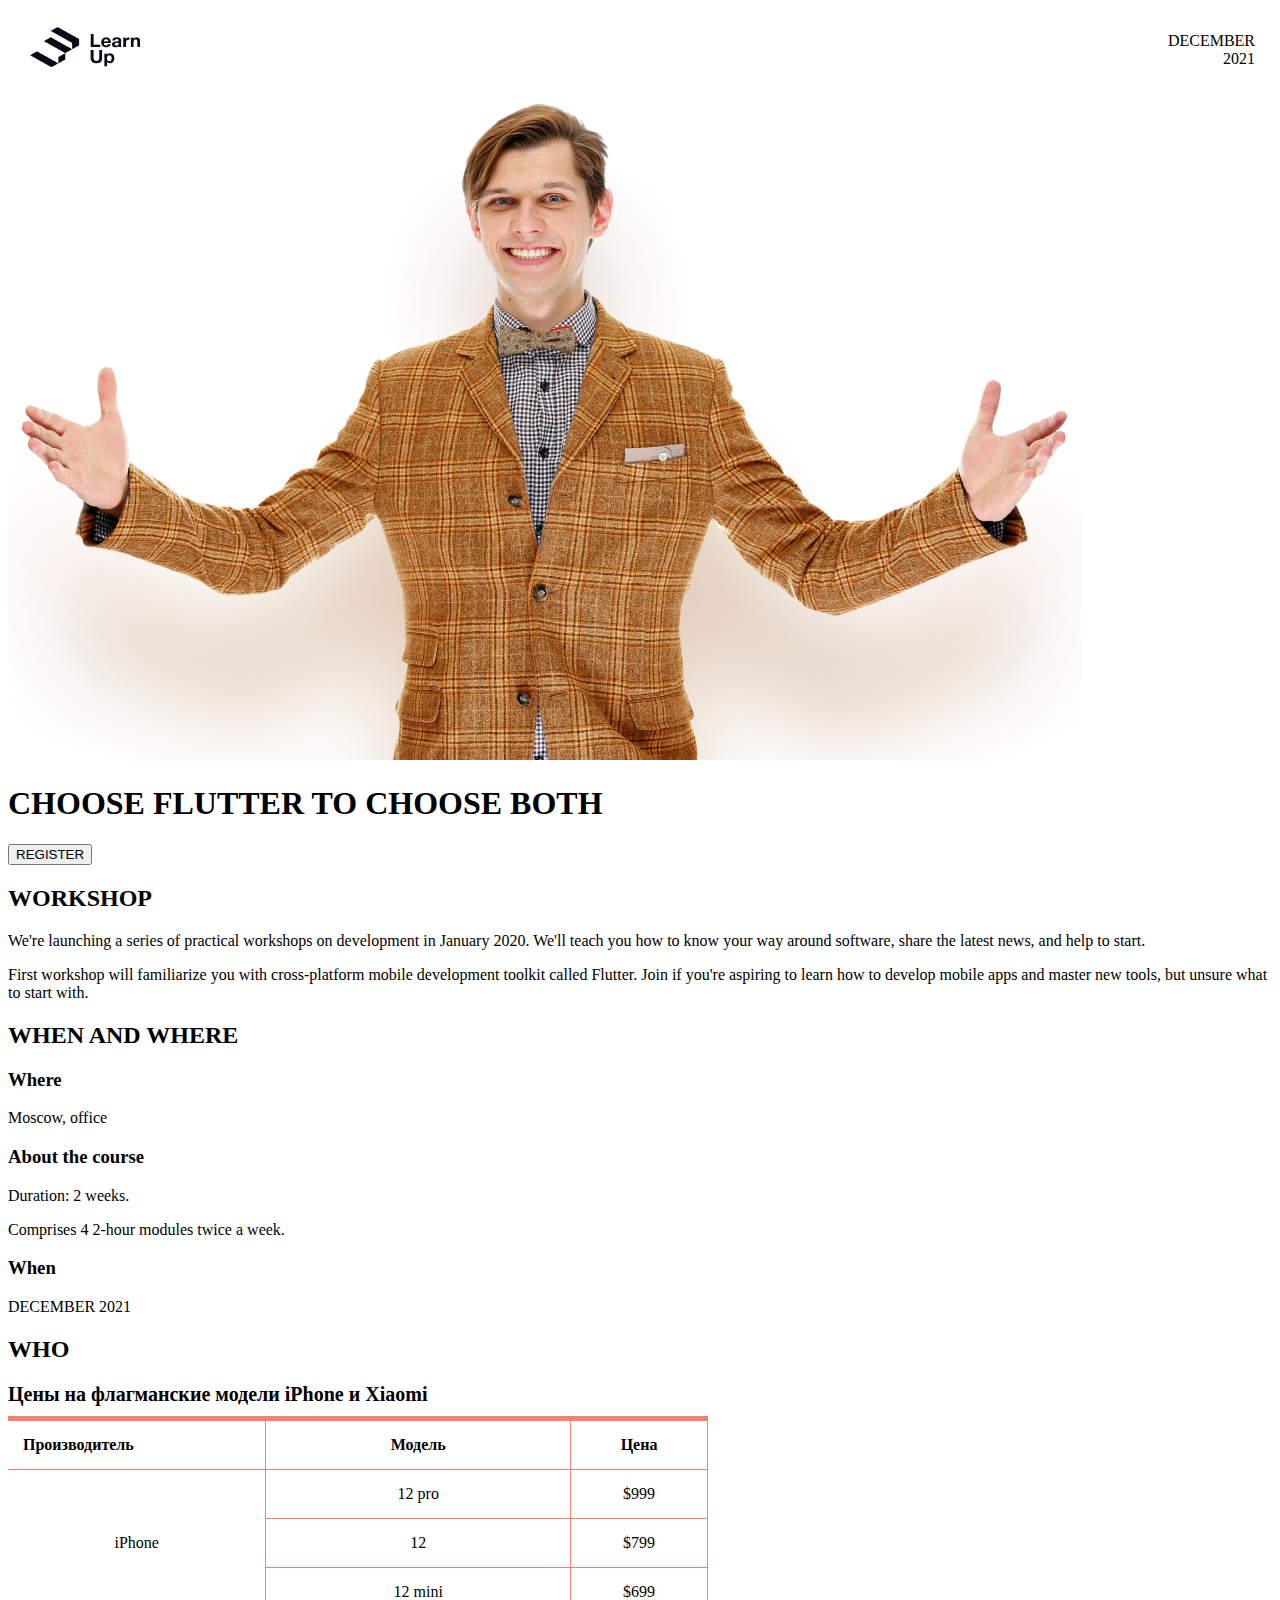
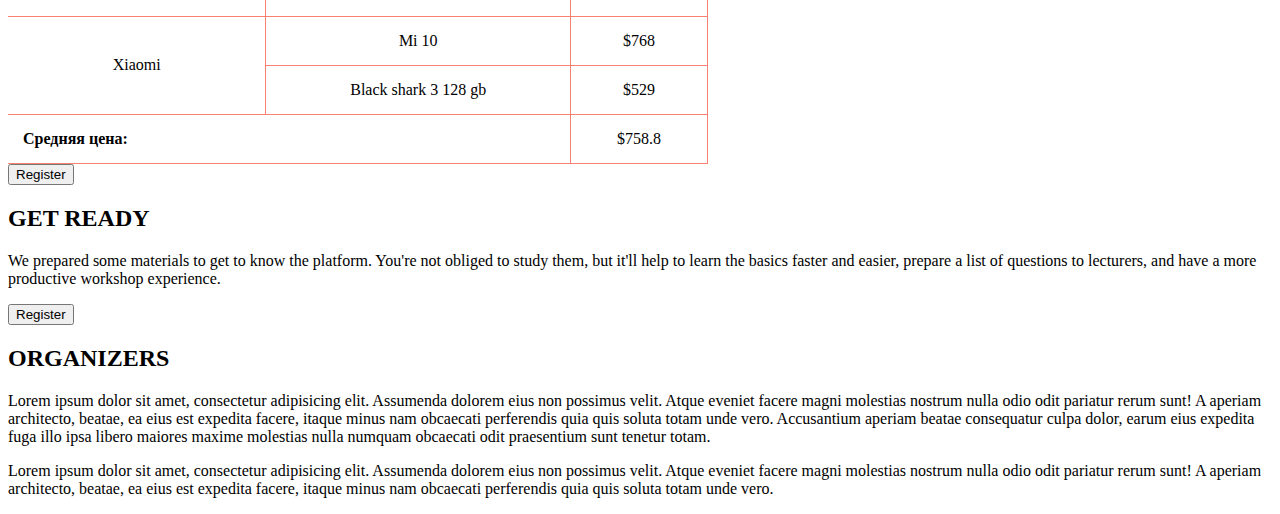
==== homework/index.html @ 3bc944cd "Homework#2" ====
<!DOCTYPE html>
<html lang="en">
<head>
    <meta charset="UTF-8">
    <meta http-equiv="X-UA-Compatible" content="IE=edge">
    <meta name="viewport" content="width=device-width, initial-scale=1.0">
    <title>Homework #1</title>
</head>
<body>
  <style>
    .table tr td{
      width: 100%;
      border: none;
  }
    .orange {
      margin-top: 10px;
      width: 700px;
      border-collapse: collapse;
      border-top: 5px solid salmon;
  }
    .orange tr, th, td {
      border: 1px solid salmon;
      border-left: none;
      padding: 15px;
  }
   .orange td {
      text-align: center;
  }
     .orange caption {
      margin-bottom: 10px;
      font-weight: 700;
      font-size: 20px;
      text-align: left;
  }
  </style>
  <table class="table">
    <tr>
      <td>
       <img src="./source/logo-black.png" alt="">
      </td>
      <td align="right">DECEMBER 2021</td>
    </tr>
  </table>
  <img src="./source/human.png" alt="">
  <div>
      <h1>CHOOSE FLUTTER TO CHOOSE BOTH</h1>
      <button>REGISTER</button>
    </div>
    <div>
      <h2>WORKSHOP</h2>
      <p>
        We're launching a series of practical workshops on development in
        January 2020. We'll teach you how to know your way around software,
        share the latest news, and help to start.
      </p>
      <p>
        First workshop will familiarize you with cross-platform mobile
        development toolkit called Flutter. Join if you're aspiring to learn how
        to develop mobile apps and master new tools, but unsure what to start
        with.
      </p>
    </div>
    <div>
      <h2>WHEN AND WHERE</h2>
      <div>
        <div>
          <h3>Where</h3>
          <p>Moscow, office</p>
        </div>
        <div>
          <h3>About the course</h3>
          <p>Duration: 2 weeks.</p>
          <p>Comprises 4 2-hour modules twice a week.</p>
        </div>
        <div>
          <h3>When</h3>
          <p>DECEMBER 2021</p>
        </div>
      </div>
    </div>
    <div>
      <h2>WHO</h2>
      <table class="orange">
        <caption>Цены на флагманские модели iPhone и Xiaomi</caption>
        <tbody>
          <tr>
            <th align="left">Производитель</th>
              <th>Модель</th>
              <th>Цена</th>
            </tr>
            <tr>
              <td rowspan="3">iPhone</td>
              <td>12 pro</td>
              <td>$999</td>
            </tr>
            <tr>
              <td>12</td>
              <td>$799</td>
            </tr>
            <tr>
              <td>12 mini</td>
              <td>$699</td>
            </tr>
            <tr>
              <td rowspan="2">Xiaomi</td>
              <td>Mi 10</td>
              <td>$768</td>
            </tr>
            <tr>
              <td>Black shark 3 128 gb</td>
              <td>$529</td>
            </tr>
            <tfoot>
                <tr>
                  <th colspan="2" align="left">Средняя цена:</th>
                  <td>$758.8</td>
                </tr>
            </tfoot>
        </tbody>
    </table>  
      <button>Register</button>
    </div>
    <div>
      <h2>GET READY</h2>
      <p>
        We prepared some materials to get to know the platform. You're not
        obliged to study them, but it'll help to learn the basics faster and
        easier, prepare a list of questions to lecturers, and have a more
        productive workshop experience.
      </p>
      <button>Register</button>
    </div>
    <div>
      <h2>ORGANIZERS</h2>
      <p>
        Lorem ipsum dolor sit amet, consectetur adipisicing elit. Assumenda
        dolorem eius non possimus velit. Atque eveniet facere magni molestias
        nostrum nulla odio odit pariatur rerum sunt! A aperiam architecto,
        beatae, ea eius est expedita facere, itaque minus nam obcaecati
        perferendis quia quis soluta totam unde vero. Accusantium aperiam beatae
        consequatur culpa dolor, earum eius expedita fuga illo ipsa libero
        maiores maxime molestias nulla numquam obcaecati odit praesentium sunt
        tenetur totam.
      </p>
      <p>
        Lorem ipsum dolor sit amet, consectetur adipisicing elit. Assumenda
        dolorem eius non possimus velit. Atque eveniet facere magni molestias
        nostrum nulla odio odit pariatur rerum sunt! A aperiam architecto,
        beatae, ea eius est expedita facere, itaque minus nam obcaecati
        perferendis quia quis soluta totam unde vero.
      </p>
    </div>
  </body>
</html>

<!--for commit-->
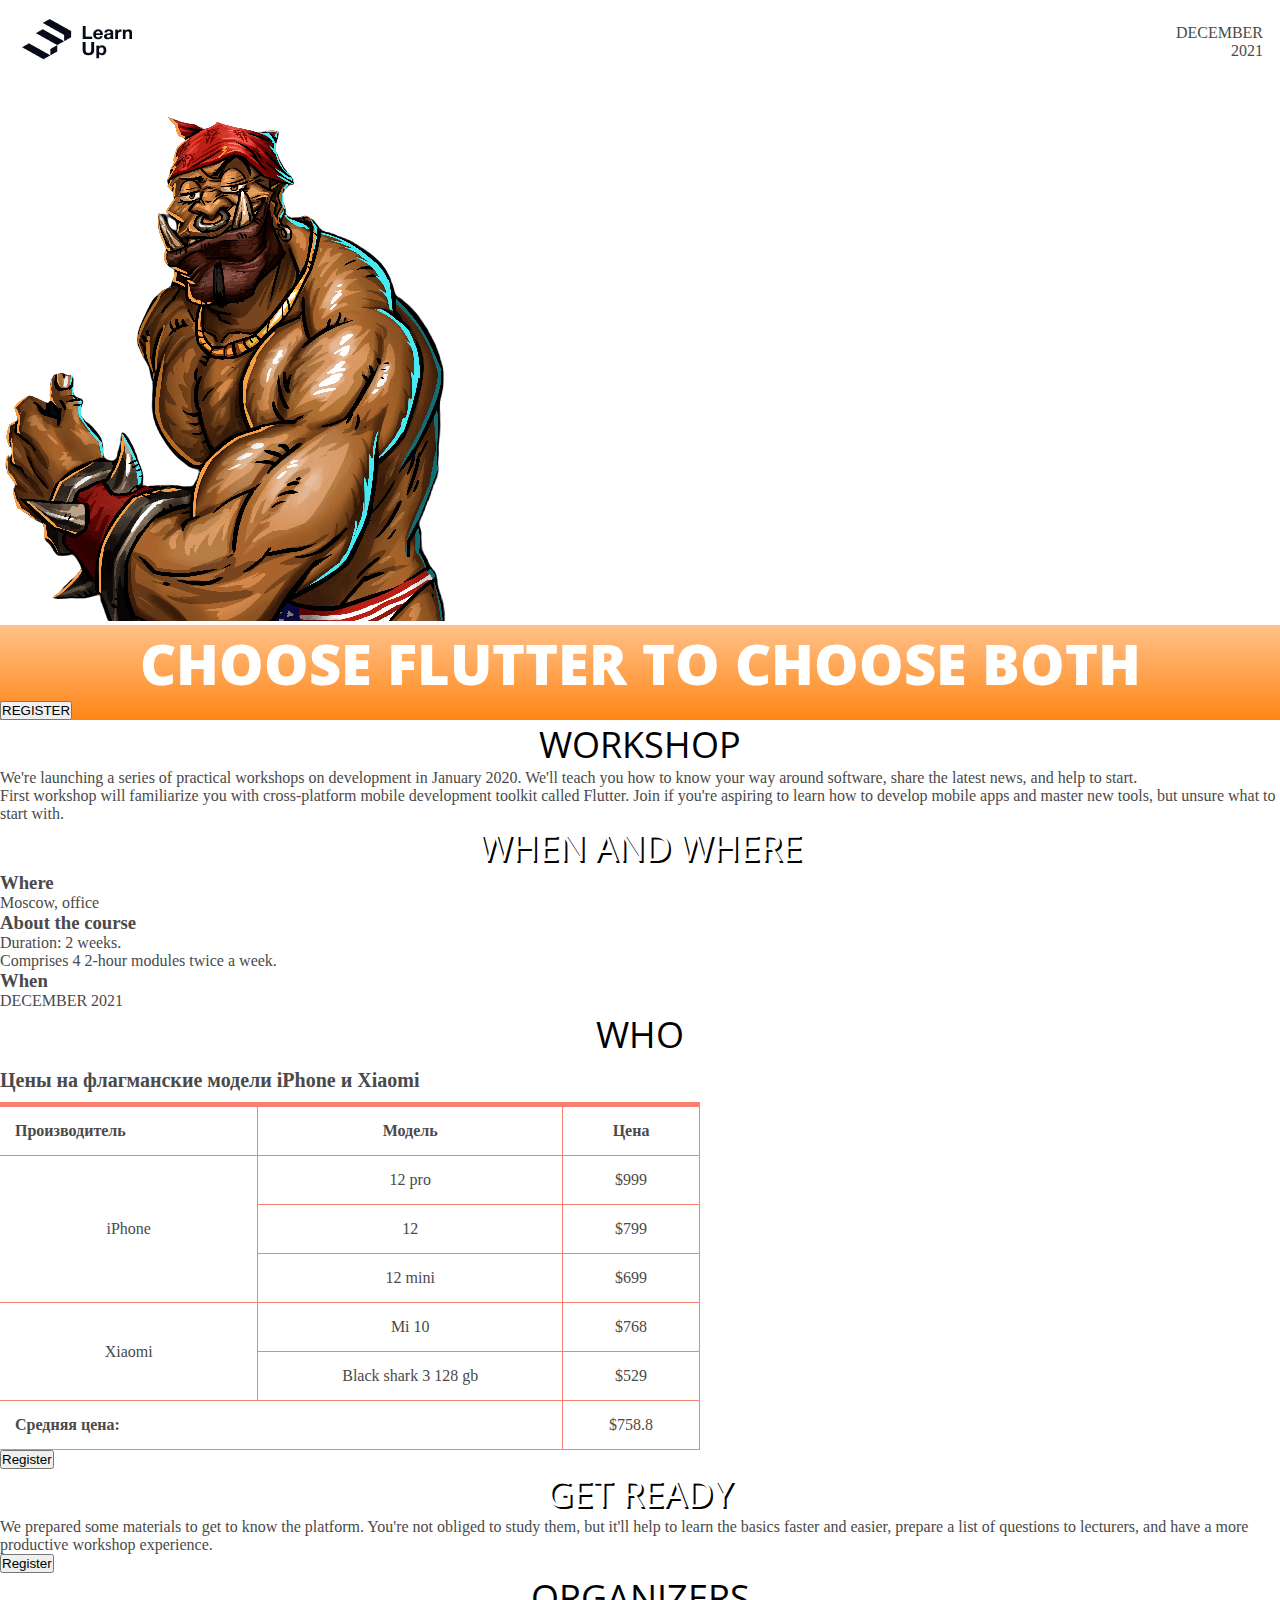
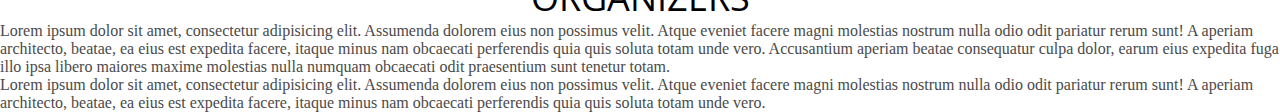
==== commit f3519cf9: "123" ====
--- a/homework/index.html
+++ b/homework/index.html
@@ -4,153 +4,131 @@
     <meta charset="UTF-8">
     <meta http-equiv="X-UA-Compatible" content="IE=edge">
     <meta name="viewport" content="width=device-width, initial-scale=1.0">
-    <title>Homework #1</title>
+    <title>Homework #3</title>
+    <link rel="stylesheet" href="style.css">
+    <link rel="preconnect" href="https://fonts.googleapis.com">
+    <link href="https://fonts.googleapis.com/css2?family=Lato&family=Open+Sans:wght@300;400;500;600;700;800&family=Roboto:wght@300;400;500;700&display=swap" rel="stylesheet"> 
 </head>
 <body>
-  <style>
-    .table tr td{
-      width: 100%;
-      border: none;
-  }
-    .orange {
-      margin-top: 10px;
-      width: 700px;
-      border-collapse: collapse;
-      border-top: 5px solid salmon;
-  }
-    .orange tr, th, td {
-      border: 1px solid salmon;
-      border-left: none;
-      padding: 15px;
-  }
-   .orange td {
-      text-align: center;
-  }
-     .orange caption {
-      margin-bottom: 10px;
-      font-weight: 700;
-      font-size: 20px;
-      text-align: left;
-  }
-  </style>
   <table class="table">
     <tr>
       <td>
-       <img src="./source/logo-black.png" alt="">
+        <img src="./source/logo-black.png" alt="" />
       </td>
-      <td align="right">DECEMBER 2021</td>
+      <td class="rightSide">DECEMBER 2021</td>
     </tr>
   </table>
-  <img src="./source/human.png" alt="">
-  <div>
-      <h1>CHOOSE FLUTTER TO CHOOSE BOTH</h1>
-      <button>REGISTER</button>
-    </div>
+  <img src="./source/garrosh.png" alt="" />
+  <div id="block1" class="block">
+    <h1>CHOOSE FLUTTER TO CHOOSE BOTH</h1>
+    <button>REGISTER</button>
+  </div>
+  <div id="block2" class="block1">
+    <h2>WORKSHOP</h2>
+    <p>
+      We're launching a series of practical workshops on development in
+      January 2020. We'll teach you how to know your way around software,
+      share the latest news, and help to start.
+    </p>
+    <p>
+      First workshop will familiarize you with cross-platform mobile
+      development toolkit called Flutter. Join if you're aspiring to learn how
+      to develop mobile apps and master new tools, but unsure what to start
+      with.
+    </p>
+  </div>
+  <div id="block3" class="block2">
+    <h2>WHEN AND WHERE</h2>
     <div>
-      <h2>WORKSHOP</h2>
-      <p>
-        We're launching a series of practical workshops on development in
-        January 2020. We'll teach you how to know your way around software,
-        share the latest news, and help to start.
-      </p>
-      <p>
-        First workshop will familiarize you with cross-platform mobile
-        development toolkit called Flutter. Join if you're aspiring to learn how
-        to develop mobile apps and master new tools, but unsure what to start
-        with.
-      </p>
-    </div>
-    <div>
-      <h2>WHEN AND WHERE</h2>
       <div>
-        <div>
-          <h3>Where</h3>
-          <p>Moscow, office</p>
-        </div>
-        <div>
-          <h3>About the course</h3>
-          <p>Duration: 2 weeks.</p>
-          <p>Comprises 4 2-hour modules twice a week.</p>
-        </div>
-        <div>
-          <h3>When</h3>
-          <p>DECEMBER 2021</p>
-        </div>
+        <h3>Where</h3>
+        <p>Moscow, office</p>
+      </div>
+      <div>
+        <h3>About the course</h3>
+        <p>Duration: 2 weeks.</p>
+        <p>Comprises 4 2-hour modules twice a week.</p>
+      </div>
+      <div>
+        <h3>When</h3>
+        <p>DECEMBER 2021</p>
       </div>
     </div>
-    <div>
-      <h2>WHO</h2>
-      <table class="orange">
-        <caption>Цены на флагманские модели iPhone и Xiaomi</caption>
-        <tbody>
-          <tr>
-            <th align="left">Производитель</th>
-              <th>Модель</th>
-              <th>Цена</th>
-            </tr>
-            <tr>
-              <td rowspan="3">iPhone</td>
-              <td>12 pro</td>
-              <td>$999</td>
-            </tr>
-            <tr>
-              <td>12</td>
-              <td>$799</td>
-            </tr>
-            <tr>
-              <td>12 mini</td>
-              <td>$699</td>
-            </tr>
-            <tr>
-              <td rowspan="2">Xiaomi</td>
-              <td>Mi 10</td>
-              <td>$768</td>
-            </tr>
-            <tr>
-              <td>Black shark 3 128 gb</td>
-              <td>$529</td>
-            </tr>
-            <tfoot>
-                <tr>
-                  <th colspan="2" align="left">Средняя цена:</th>
-                  <td>$758.8</td>
-                </tr>
-            </tfoot>
-        </tbody>
-    </table>  
-      <button>Register</button>
-    </div>
-    <div>
-      <h2>GET READY</h2>
-      <p>
-        We prepared some materials to get to know the platform. You're not
-        obliged to study them, but it'll help to learn the basics faster and
-        easier, prepare a list of questions to lecturers, and have a more
-        productive workshop experience.
-      </p>
-      <button>Register</button>
-    </div>
-    <div>
-      <h2>ORGANIZERS</h2>
-      <p>
-        Lorem ipsum dolor sit amet, consectetur adipisicing elit. Assumenda
-        dolorem eius non possimus velit. Atque eveniet facere magni molestias
-        nostrum nulla odio odit pariatur rerum sunt! A aperiam architecto,
-        beatae, ea eius est expedita facere, itaque minus nam obcaecati
-        perferendis quia quis soluta totam unde vero. Accusantium aperiam beatae
-        consequatur culpa dolor, earum eius expedita fuga illo ipsa libero
-        maiores maxime molestias nulla numquam obcaecati odit praesentium sunt
-        tenetur totam.
-      </p>
-      <p>
-        Lorem ipsum dolor sit amet, consectetur adipisicing elit. Assumenda
-        dolorem eius non possimus velit. Atque eveniet facere magni molestias
-        nostrum nulla odio odit pariatur rerum sunt! A aperiam architecto,
-        beatae, ea eius est expedita facere, itaque minus nam obcaecati
-        perferendis quia quis soluta totam unde vero.
-      </p>
-    </div>
-  </body>
+  </div>
+  <div id="block4" class="block1">
+    <h2>WHO</h2>
+    <table class="orange">
+      <caption>
+        Цены на флагманские модели iPhone и Xiaomi
+      </caption>
+      <tbody>
+        <tr>
+          <th class="leftSide">Производитель</th>
+          <th>Модель</th>
+          <th>Цена</th>
+        </tr>
+        <tr>
+          <td rowspan="3">iPhone</td>
+          <td>12 pro</td>
+          <td>$999</td>
+        </tr>
+        <tr>
+          <td>12</td>
+          <td>$799</td>
+        </tr>
+        <tr>
+          <td>12 mini</td>
+          <td>$699</td>
+        </tr>
+        <tr>
+          <td rowspan="2">Xiaomi</td>
+          <td>Mi 10</td>
+          <td>$768</td>
+        </tr>
+        <tr>
+          <td>Black shark 3 128 gb</td>
+          <td>$529</td>
+        </tr>
+      </tbody>
+      <tfoot>
+        <tr>
+          <th class="leftSide" colspan="2">Средняя цена:</th>
+          <td>$758.8</td>
+        </tr>
+      </tfoot>
+    </table>
+    <button>Register</button>
+  </div>
+  <div id="block5" class="block2">
+    <h2>GET READY</h2>
+    <p>
+      We prepared some materials to get to know the platform. You're not
+      obliged to study them, but it'll help to learn the basics faster and
+      easier, prepare a list of questions to lecturers, and have a more
+      productive workshop experience.
+    </p>
+    <button>Register</button>
+  </div>
+  <div id="block6" class="block1">
+    <h2>ORGANIZERS</h2>
+    <p>
+      Lorem ipsum dolor sit amet, consectetur adipisicing elit. Assumenda
+      dolorem eius non possimus velit. Atque eveniet facere magni molestias
+      nostrum nulla odio odit pariatur rerum sunt! A aperiam architecto,
+      beatae, ea eius est expedita facere, itaque minus nam obcaecati
+      perferendis quia quis soluta totam unde vero. Accusantium aperiam beatae
+      consequatur culpa dolor, earum eius expedita fuga illo ipsa libero
+      maiores maxime molestias nulla numquam obcaecati odit praesentium sunt
+      tenetur totam.
+    </p>
+    <p>
+      Lorem ipsum dolor sit amet, consectetur adipisicing elit. Assumenda
+      dolorem eius non possimus velit. Atque eveniet facere magni molestias
+      nostrum nulla odio odit pariatur rerum sunt! A aperiam architecto,
+      beatae, ea eius est expedita facere, itaque minus nam obcaecati
+      perferendis quia quis soluta totam unde vero.
+    </p>
+  </div>
+</body>
 </html>
 
-<!--for commit-->--- a/homework/style.css
+++ b/homework/style.css
@@ -0,0 +1,62 @@
+* {
+    box-sizing: border-box;
+    margin: 0;
+    padding: 0;
+}
+body {
+    color: #4A4A4A;
+    font-size: 16px;
+}   
+.table tr td{
+    border: none;
+    width: 100%;
+}
+.orange {
+    border-collapse: collapse;
+    border-top: 5px solid salmon;
+    margin-top: 10px;
+    width: 700px;
+}
+.orange tr, th, td {
+    border: 1px solid salmon;
+    border-left: none;
+    padding: 15px;
+}
+.orange td {
+    text-align: center;
+}
+.orange caption {
+    font-weight: 700;
+    font-size: 20px;
+    margin-bottom: 10px;
+    text-align: left;
+}
+.leftSide {
+    text-align: left;
+}
+.rightSide {
+    text-align: right;
+}
+.block {
+    background: linear-gradient(0deg, rgb(255, 133, 22), rgba(255, 133, 22, 0.5));
+    color: #ffffff;
+}
+.block2 h2{
+    color: #ffffff;
+    text-shadow: 2px 2px #000000;    
+}
+h1 {
+    font-family: "Open Sans";
+    font-weight: 800;
+    font-size: 56px;
+    text-align: center;
+    text-transform: uppercase;
+}
+h2 {
+    color: #000000;
+    font-family: "Open Sans";
+    font-size: 36px;
+    font-weight: 400;
+    text-align: center;
+    text-transform: uppercase;
+}
